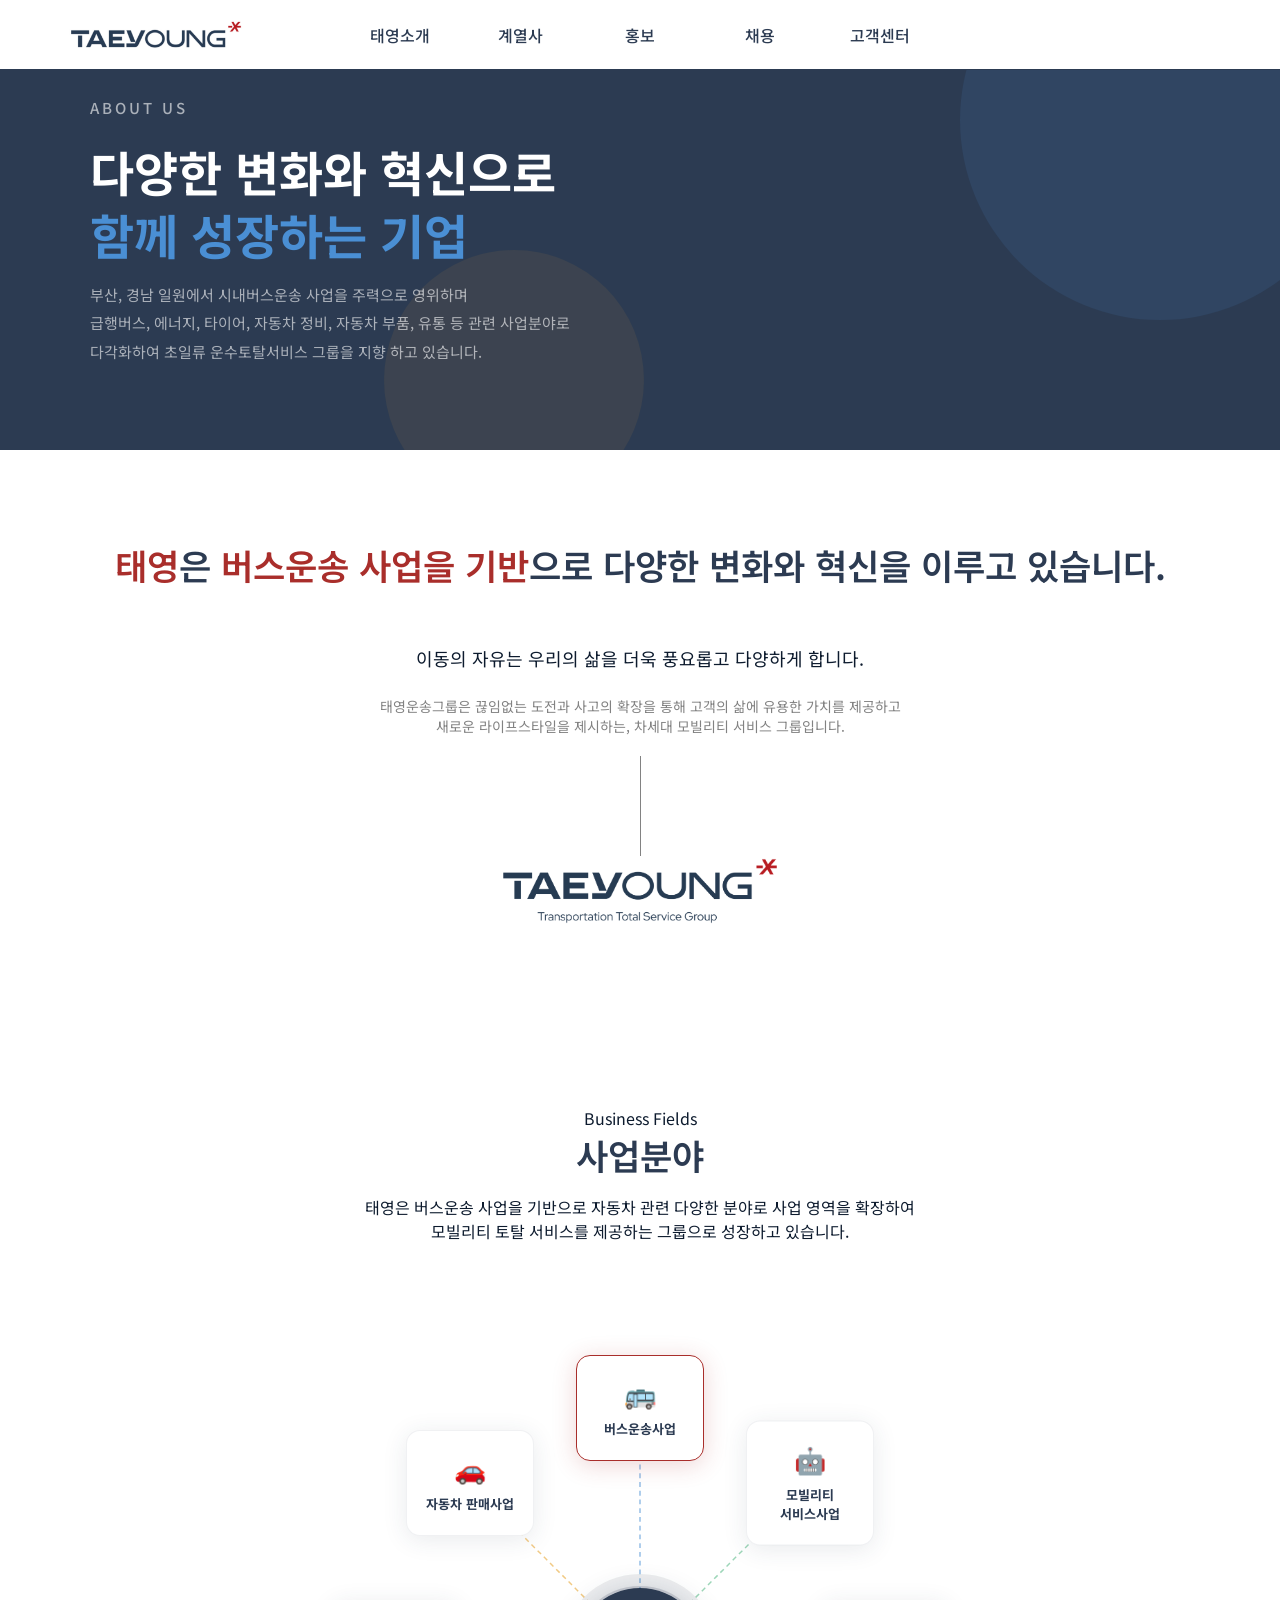
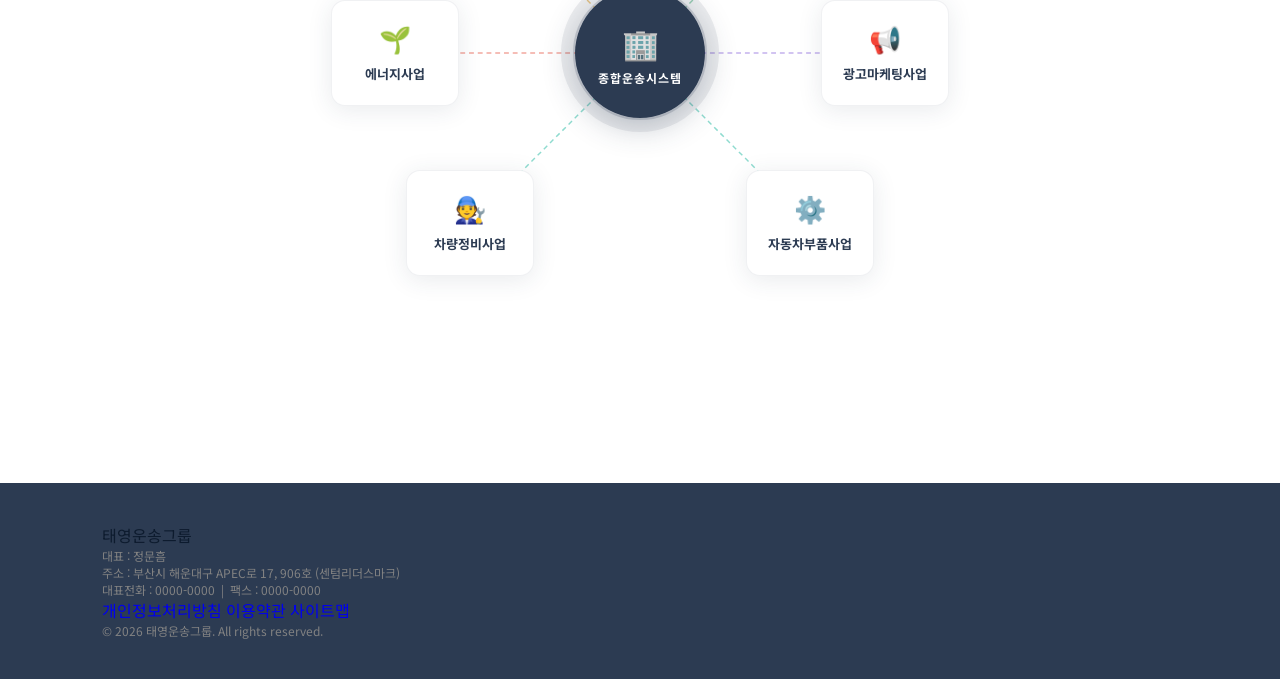
==== Taeyoung/about.html @ fc2d3d8f "태영 메인, 회사소개, 연혁, 오시는 길 커밋" ====
<!DOCTYPE html>
<html lang="ko">
<head>
  <meta charset="UTF-8" />
  <meta name="viewport" content="width=device-width, initial-scale=1.0"/>
  <title>태영운수 — 안전하고 편안한 이동</title>
  <link href="https://fonts.googleapis.com/css2?family=Noto+Sans+KR:wght@300;400;500;700;900&display=swap" rel="stylesheet">
  <link rel="stylesheet" href="css/common.css">
  <link rel="stylesheet" href="css/about.css">
  <link rel="stylesheet" href="css/reset.css">
  <link rel="icon" href="data:,">
</head>
<body>
  <!-- NAV -->
  <nav>
    <a class="nav-logo" href="./main.html">
      <img src="images/Taeyoung_logo.png" alt="로고"/>
    </a>
    <ul class="nav-links">
      <li class="has-dropdown">
        <a>태영소개</a>
        <ul class="dropdown">
          <li><a href="./about.html">회사소개</a></li>
          <li><a href="./philosophy.html">기업이념</a></li>
          <li><a href="./history.html">연혁</a></li>
          <li><a href="#">CI소개</a></li>
          <li><a href="#">특허와 상표권</a></li>
          <li><a href="./map.html">오시는길</a></li>
        </ul>
      </li>
      <li class="has-dropdown">
        <a>계열사</a>
        <ul class="dropdown">
          <li><a href="#">운수사업본부</a></li>
          <li><a href="#">서비스사업본부</a></li>
        </ul>
      </li>
      <li class="has-dropdown">
        <a>홍보</a>
        <ul class="dropdown">
          <li><a href="#">홍보갤러리</a></li>
          <li><a href="#">보도자료</a></li>
        </ul>
      </li>
      <li class="has-dropdown">
        <a>채용</a>
      </li>
      <li class="has-dropdown">
        <a>고객센터</a>
        <ul class="dropdown">
          <li><a href="#">공지사항</a></li>
        </ul>
      </li>
    </ul>
  </nav>
  <!-- 히어로 -->
  <section class="hero-sub">
    <div class="hero-inner">
      <p class="hero-label">About Us</p>
      <h1>다양한 변화와 혁신으로<br><span>함께 성장하는 기업</span></h1>
      <p>부산, 경남 일원에서 시내버스운송 사업을 주력으로 영위하며 <br> 급행버스, 에너지, 타이어, 자동차 정비, 자동차 부품, 유통 등 관련 사업분야로 <br>다각화하여 초일류 운수토탈서비스 그룹을 지향 하고 있습니다.<br></p>
    </div>
  </section>

  <!-- 회사소개 -->
  <section class="about-section">
    <h2 class="section-title"><span>태영</span>은 <span>버스운송 사업을 기반</span>으로 다양한 변화와 혁신을 이루고 있습니다.</h2>

    <div class="about-text">
      <p class="intro">이동의 자유는 우리의 삶을 더욱 풍요롭고 다양하게 합니다.</p>
      <p class="sub">태영운송그룹은 끊임없는 도전과 사고의 확장을 통해 고객의 삶에 유용한 가치를 제공하고<br>새로운 라이프스타일을 제시하는, 차세대 모빌리티 서비스 그룹입니다.</p>
    </div>

    <div class="about-img">
      <div class="divider"></div>
      <img src="images/TAEYOUNG_CI.png" alt="로고"/>
    </div>
    
  </section>

  <!-- 사업분야 -->
  <section class="business-section">
    <div class="business-inner">
      <div class="business-header">
        <p class="section-label">Business Fields</p>
        <h2 class="section-title">사업분야</h2>
        <p>태영은 버스운송 사업을 기반으로 자동차 관련 다양한 분야로 사업 영역을 확장하여<br>모빌리티 토탈 서비스를 제공하는 그룹으로 성장하고 있습니다.</p>
      </div>

      <div class="hub-wrap">
        <!-- 연결선 SVG (700×700 좌표계 기준) -->
        <svg viewBox="0 0 700 700">
          <!-- 펄스 원 -->
          <circle cx="350" cy="350" r="65" fill="none" stroke="rgba(44,59,82,0.12)" stroke-width="1.5"/>
          <circle class="pulse" cx="350" cy="350" r="68" fill="none" stroke="rgba(44,59,82,0.18)" stroke-width="2"/>

          <!-- 선: 중앙(350,350) → 각 카드 중심 -->
          <line x1="350" y1="350" x2="350" y2="100"  stroke="#4a8fd4" stroke-width="1.5" stroke-dasharray="5 4" opacity="0.6"/>
          <line x1="350" y1="350" x2="173" y2="173" stroke="#e8a835" stroke-width="1.5" stroke-dasharray="5 4" opacity="0.6"/>
          <line x1="350" y1="350" x2="527" y2="173"  stroke="#5dbb8a" stroke-width="1.5" stroke-dasharray="5 4" opacity="0.6"/>
          <line x1="350" y1="350" x2="100" y2="350" stroke="#e86c5d" stroke-width="1.5" stroke-dasharray="5 4" opacity="0.6"/>
          <line x1="350" y1="350" x2="600" y2="350"  stroke="#9b7de0" stroke-width="1.5" stroke-dasharray="5 4" opacity="0.6"/>
          <line x1="350" y1="350" x2="173" y2="527" stroke="#45c4b0" stroke-width="1.5" stroke-dasharray="5 4" opacity="0.6"/>
          <line x1="350" y1="350" x2="527" y2="527" stroke="#45c4b0" stroke-width="1.5" stroke-dasharray="5 4" opacity="0.6"/>
        </svg>

        <!-- 중앙 원 -->
        <div class="hub-center">
          <div class="hub-center-icon">🏢</div>
          <div class="hub-center-text">종합운송시스템</div>
        </div>

        <!-- 가지 카드 -->
        <div class="branch-card b1">
          <div class="branch-icon">🚗</div>
          <div class="branch-title">자동차 판매사업</div>
        </div>
        <div class="branch-card b2">
          <div class="branch-icon">🚌</div>
          <div class="branch-title">버스운송사업</div>
        </div>
        <div class="branch-card b3">
          <div class="branch-icon">🤖</div>
          <div class="branch-title">모빌리티<br>서비스사업</div>
        </div>
        <div class="branch-card b4">
          <div class="branch-icon">🌱</div>
          <div class="branch-title">에너지사업</div>
        </div>
        <div class="branch-card b5">
          <div class="branch-icon">📢</div>
          <div class="branch-title">광고마케팅사업</div>
        </div>
        <div class="branch-card b6">
          <div class="branch-icon">🧑‍🔧</div>
          <div class="branch-title">차량정비사업</div>
        </div>
        <div class="branch-card b7">
          <div class="branch-icon">⚙️</div>
          <div class="branch-title">자동차부품사업</div>
        </div>
      </div>
    </div>
  </section>

  <!-- FOOTER -->
    <footer>
      <div class="footer-inner">
        <div class="footer-left">
        <div class="footer-logo">태영운송그룹</div>
        <p>대표 : 정문흠</p>
        <p>주소 : 부산시 해운대구 APEC로 17, 906호 (센텀리더스마크)</p>
        <p>대표전화 : 0000-0000 &nbsp;|&nbsp; 팩스 : 0000-0000</p>
        </div>
        <div class="footer-right">
        <a href="#">개인정보처리방침</a>
        <a href="#">이용약관</a>
        <a href="#">사이트맵</a>
        <p class="copyright">© 2026 태영운송그룹. All rights reserved.</p>
        </div>
      </div>
    </footer>

</body>
</html>
---- Taeyoung/css/common.css ----
@font-face {
    font-family: 'CompanyFont';
    src: url('/font/Pretendard-Regular.otf') format('opentype');
}
:root {
    --navy:      rgb(44,59,82);
    --navy-mid:  #1C3157;
    --navy-light:#264573;
    --accent:    #4A8FD4;
    --accent2:   #6FB3E8;
    --silver:    rgb(130,130,130);
    --light:     #EEF2F8;
    --white:     #FFFFFF;
    --text-dark: #0D1B2E;
    --text-mid:  #3D5478;
    --text-light:#7A92AE;
    --red:      rgb(169,46,43);
    --gray:      rgb(220,221,221);
  }

  *, *::before, *::after { box-sizing: border-box; margin: 0; padding: 0; }

  html { scroll-behavior: smooth; }

  ul {
    list-style: none;
    text-align:center;
    padding: 0;
    margin: 0;
  }

  li {
      display: inline-block;
      list-style: none;
  }

  a {
    text-decoration-line: none;
    user-select: none;
  }


  body {
    font-family: 'CompanyFont', 'Noto Sans KR', sans-serif;
    background: var(--white);
    color: var(--text-dark);
    overflow-x: hidden;
  }

  nav {
    position: fixed; top: 0; left: 0; right: 0; z-index: 100;
    display: grid;
    grid-template-columns: 1fr auto 1fr;  /* 왼쪽 | 가운데 | 오른쪽 */
    align-items: center;
    padding: 0 5%;
    height: 70px;
    background: white;
    backdrop-filter: blur(12px);
    border-bottom: 1px solid var(--navy);
  }
  @keyframes fadeDown {
    from { opacity:0; transform: translateY(-20px); }
    to   { opacity:1; transform: translateY(0); }
  }

  /* 로고 영역 */
  .nav-logo {
    display: flex;
    align-items: center;
    text-decoration: none;
  }
  .nav-logo-bar {
    display: flex; align-items: center;
  }
  .logo_box {
    display: flex; align-items: center;
    text-decoration: none;
  }
  .nav-logo img {
    height: 36px;
    width: auto;
  }

  .nav-links {
    display: flex;
    list-style: none;
    justify-content: center;  
  }
  .nav-links > li {
    width: 120px;
    text-align: center;
  }
  .nav-links a {
    display: block;
    color: var(--navy);
    text-decoration: none;
    font-size: 16px;
    font-weight: 500;
    padding: 0 20px;
    height: 70px;
    line-height: 70px;
    transition: color 0.2s, background 0.2s;
    white-space: nowrap;
  }


  .nav-links a:hover {
    color: var(--navy);
    font-weight: 700;
  }
  
  .nav-links li:hover::after { transform: scaleX(1); }

  .has-dropdown {
    position: relative;
  }

  .dropdown {
    display: none;
    position: absolute;
    top: 70px;
    background: var(--navy);
    border-top: 2px solid var(--accent);
    list-style: none;
    min-width: 120px;
    box-shadow: 0 8px 24px rgba(0,0,0,0.2);
  }

  .nav-links .dropdown li a {
    height: auto;
    line-height: 1.4;
    padding: 14px 20px;
    font-size: 13px;
    color: var(--silver);
    border-bottom: 1px solid rgba(255,255,255,0.05);
  }

  .dropdown li a:hover {
    color: var(--white);
    background: rgba(74,143,212,0.15);
  }

  .has-dropdown:hover .dropdown {
    display: block;
  }
  /*히어로 공통*/
  .hero-sub {
      position: relative;
      background: var(--navy);
      overflow: hidden;
      padding: 100px 5% 90px;
      height: 450px;
      display: flex;
      align-items: center;
  }
  .hero-sub::before {
      content: '';
      position: absolute;
      top: -80px; right: -80px;
      width: 400px; height: 400px;
      border-radius: 50%;
      background: rgba(74,143,212,0.12);
  }
  .hero-sub::after {
      content: '';
      position: absolute;
      bottom: -60px; left: 30%;
      width: 260px; height: 260px;
      border-radius: 50%;
      background: rgba(232,168,53,0.08);
  }
  .hero-inner {
      position: relative;
      z-index: 1;
      max-width: 1100px;
      margin: 0 auto;
      width: 100%;
  }
  .hero-label {
      letter-spacing: 3px;
      text-transform: uppercase;
      margin-bottom: 18px;
      font-weight: 500;
  }
  .hero-sub h1 {
      font-size: clamp(2rem, 4vw, 3rem);
      font-weight: 700;
      color: var(--white);
      line-height: 1.3;
      margin-bottom: 16px;
  }
  .hero-sub h1 span { color: var(--accent); }
  .hero-sub p {
      font-size: 15px;
      color: rgba(255,255,255,0.6);
      line-height: 1.9;
  }


  /* ── FOOTER ── */
  footer {
    background: var(--navy);
    padding: 40px 8%;
    display: flex; align-items: center; justify-content: space-between;
    flex-wrap: wrap; gap: 20px;
  }
  footer .logo { display: flex; align-items: center; gap: 8px; }
  footer .logo-bar { width: 3px; height: 18px; background: var(--accent); border-radius: 2px; }
  footer .logo-text { font-size: 13px; font-weight: 700; letter-spacing: 0.15em; color: var(--white); }
  footer p { font-size: 12px; color: var(--silver); }
  .footer-links { display: flex; gap: 24px; }
  .footer-links a { font-size: 12px; color: var(--silver); text-decoration: none; transition: color 0.2s; }
  .footer-links a:hover { color: var(--white); }

  /* ── SCROLL REVEAL ── */
  .reveal {
    opacity: 0;
    transform: translateY(30px);
    transition: opacity 0.7s ease, transform 0.7s ease;
  }
  .reveal.visible {
    opacity: 1;
    transform: translateY(0);
  }

  /* ── RESPONSIVE ── */
  @media (max-width: 900px) {
    #hero, #about, #why { grid-template-columns: 1fr; }
    .hero-right { display: none; }
    .services-grid { grid-template-columns: 1fr; }
    .contact-card-wrap { grid-template-columns: 1fr; }
    .why-grid { grid-template-columns: 1fr; }
    .about-visual { height: 260px; }
    .hero-stats { gap: 20px; }
    .nav-links { display: none; }
  }
---- Taeyoung/css/about.css ----
.section-title {
    font-size: clamp(1.5rem, 3vw, 2.2rem);
    font-weight: 600;
    color: var(--navy);
    margin-bottom: 16px;
    line-height: 1.4;
  }

  .section-title span { color: var(--red); }


  /* ── 회사소개 ── */
  .about-section {
    max-width: 1300px;
    margin: 0 auto;
    padding: 90px 5%;
    text-align: center;
  }

  .about-section h2 {
    padding-bottom: 3%;
  }

  .about-text {
    text-align: center;
    margin-bottom: 20px;
  }

  .about-text .intro {
    font-size: 18px;
    line-height: 2;
    margin-bottom: 20px;
  }

  .about-text .sub{
    font-size: 14px;
    color: var(--silver);
  }
  .about-img {
    display: flex;
    flex-direction: column;
    align-items: center;
  }

  .divider {
    margin: 0 auto;  
    width: 1px;
    height: 100px; 
    background: var(--silver);
  }

  .about-img img{
    height: 70px;
    width: auto;
  }

  /* ── 사업분야 ── */
  .business-section {
    background: var(--white);
    padding: 90px 5%;
  }
  .business-inner {
    max-width: 1100px;
    margin: 0 auto;
  }
  .business-header {
    text-align: center;
    margin-bottom: 70px;
  }
  .business-header .section-divider {
    margin: 0 auto;
  }

  /* 허브 다이어그램 */
  .hub-wrap {
    position: relative;
    width: 100%;
    max-width: 680px;
    margin: 0 auto;
    aspect-ratio: 1;
  }

  /* SVG 연결선 레이어 */
  .hub-wrap svg {
    position: absolute;
    inset: 0;
    width: 100%;
    height: 100%;
  }

  /* 중앙 원 */
  .hub-center {
    position: absolute;
    top: 50%; left: 50%;
    transform: translate(-50%, -50%);
    width: 130px; height: 130px;
    border-radius: 50%;
    background: var(--navy);
    display: flex;
    flex-direction: column;
    align-items: center;
    justify-content: center;
    z-index: 10;
    box-shadow: 0 0 0 14px rgba(44,59,82,0.09), 0 8px 32px rgba(44,59,82,0.3);
  }
  .hub-center-icon { font-size: 30px; margin-bottom: 6px; }
  .hub-center-text {
    font-size: 12px;
    font-weight: 700;
    color: var(--white);
    letter-spacing: 1px;
    text-align: center;
    line-height: 1.4;
  }

  /* 가지 카드 */
  .branch-card {
    position: absolute;
    width: 128px;
    background: var(--white);
    border-radius: 14px;
    padding: 18px 12px;
    text-align: center;
    box-shadow: 0 4px 24px rgba(44,59,82,0.10);
    border: 1.5px solid rgba(44,59,82,0.07);
    transform: translate(-50%, -50%);
    transition: transform 0.25s, box-shadow 0.25s;
    cursor: default;
    z-index: 10;
    opacity: 0;
    animation: fadeUp 0.6s ease forwards;
  }

  .branch-card:hover {
    transform: translate(-50%, -50%) scale(1.08);
    box-shadow: 0 10px 36px rgba(44,59,82,0.18);
  }

  .branch-card.b2:hover {
    transform: translate(-50%, -50%) scale(1.08);
    box-shadow: 0 10px 36px rgba(169,46,43,0.3);
  }

  .branch-icon { font-size: 26px; margin-bottom: 8px; }
  .branch-title { font-size: 13px; font-weight: 700; color: var(--navy); margin-bottom: 4px; }


  /* 위치 (700x700 기준 퍼센트) */
  .b1 { top: 25%; left: 25%; } /* 위 왼쪽  */
  .b2 { 
      top: 14%; 
      left: 50%; 
      border: 1.5px solid var(--red); 
      box-shadow: 0 4px 24px rgba(169,46,43,0.2);
    } /* 위 중앙  */
  .b3 { top: 25%; left: 75%; } /* 위 오른쪽*/
  .b4 { top: 50%; left: 14%; } /* 왼쪽     */
  .b5 { top: 50%; left: 86%; } /* 오른쪽   */
  .b6 { top: 75%; left: 25%; } /* 아래 왼쪽*/
  .b7 { top: 75%; left: 75%; } /* 아래 오른쪽*/

  .b1 .branch-icon { color: #4a8fd4; }
  .b2 .branch-icon { color: #e8a835; }
  .b3 .branch-icon { color: #5dbb8a; }
  .b4 .branch-icon { color: #e86c5d; }
  .b5 .branch-icon { color: #9b7de0; }
  .b6 .branch-icon { color: #45c4b0; }
  .b7 .branch-icon { color: #45c4b0; }

  @keyframes fadeUp {
    from { opacity: 0; transform: translate(-50%, calc(-50% + 16px)); }
    to   { opacity: 1; transform: translate(-50%, -50%); }
  }

  @keyframes pulse {
    0%, 100% { opacity: 0.4; r: 68; }
    50%       { opacity: 0.1; r: 78; }
  }
  .pulse { animation: pulse 2.4s ease-in-out infinite; }

  /* ── 반응형 ── */
  @media (max-width: 768px) {
    .hub-wrap { max-width: 320px; }
    .branch-card { width: 82px; padding: 10px 6px; }
    .branch-title { font-size: 10px; }
    .hub-center { width: 80px; height: 80px; }
    .hub-center-icon { font-size: 20px; }
    .hub-center-text { font-size: 10px; }
  }
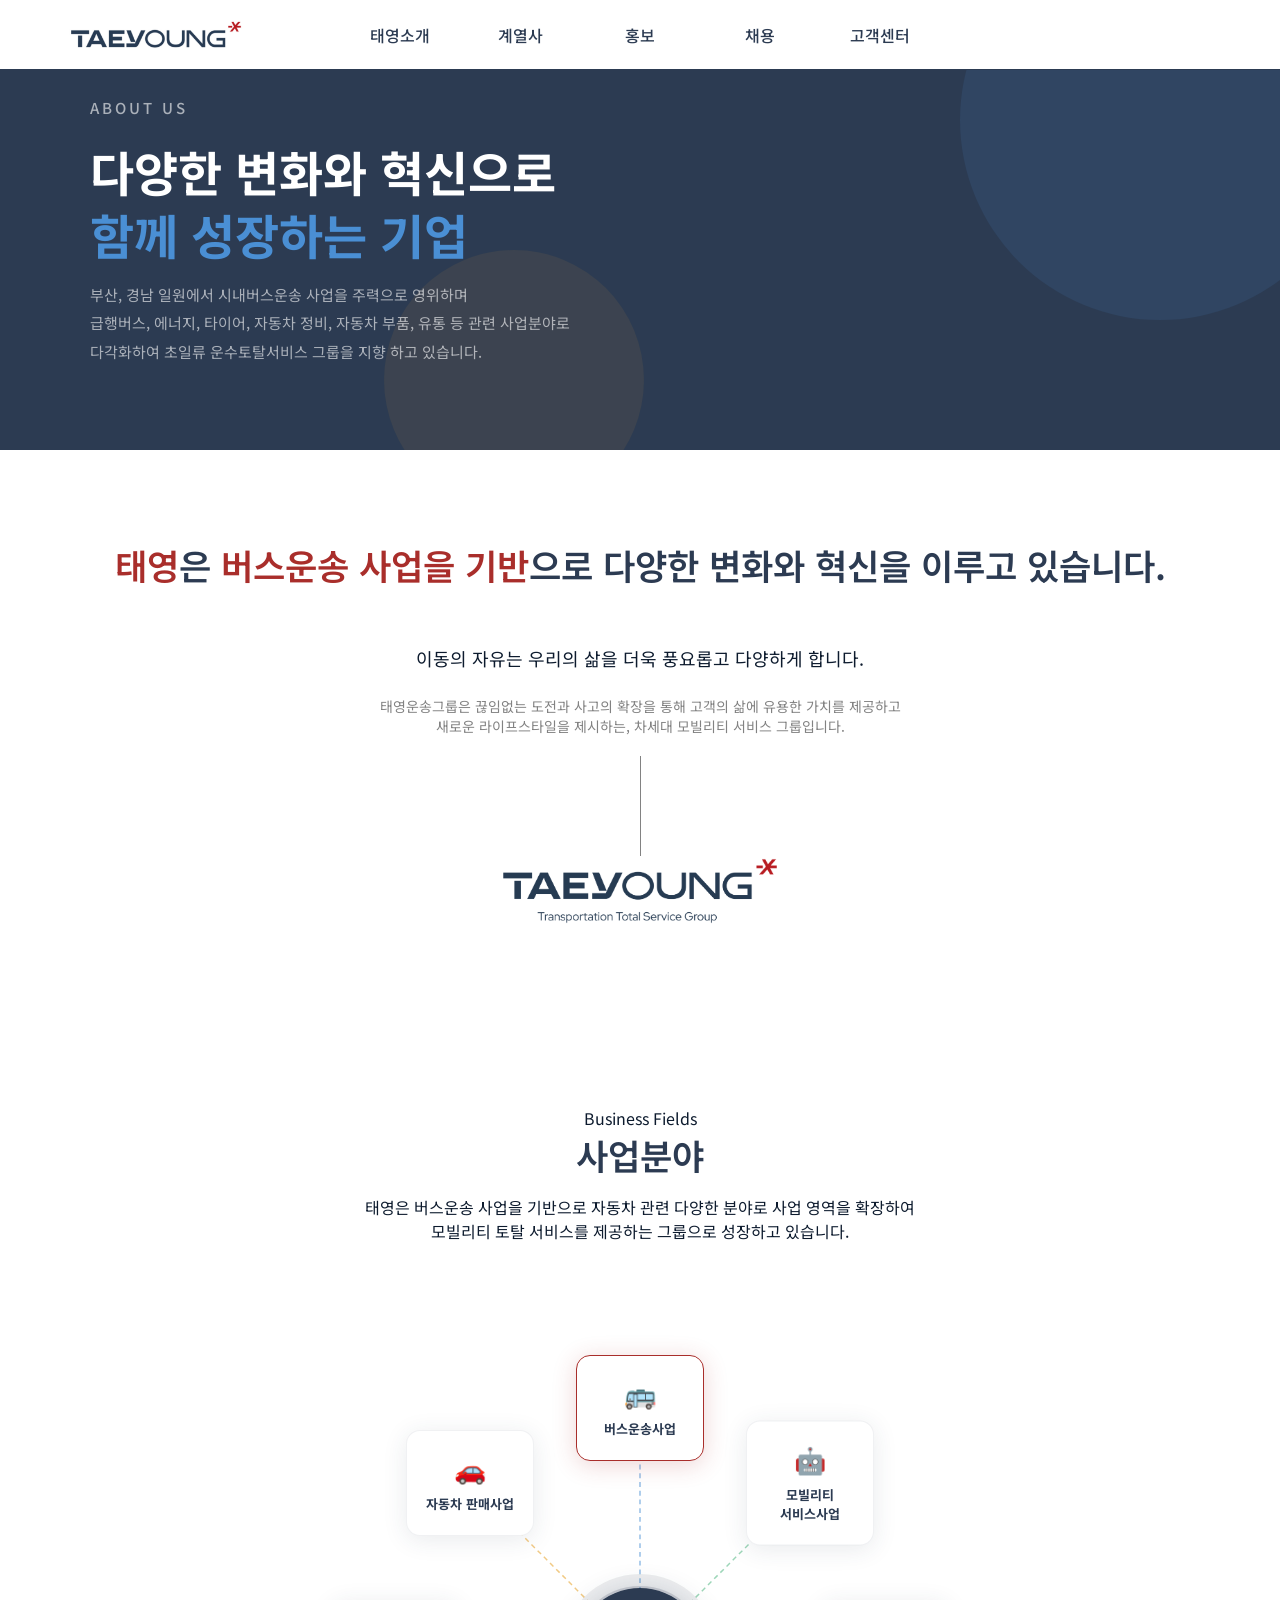
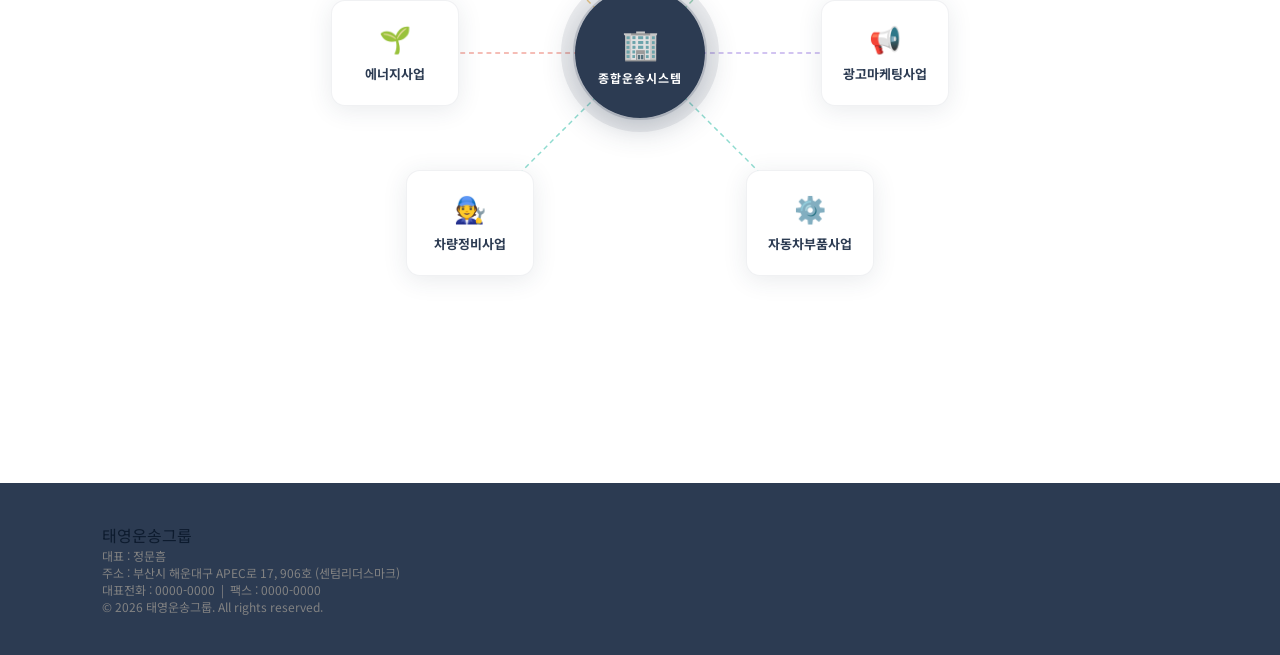
==== commit ce5874af: "footer 변경" ====
--- a/Taeyoung/about.html
+++ b/Taeyoung/about.html
@@ -3,7 +3,7 @@
 <head>
   <meta charset="UTF-8" />
   <meta name="viewport" content="width=device-width, initial-scale=1.0"/>
-  <title>태영운수 — 안전하고 편안한 이동</title>
+  <title>회사소개 | 태영운송그룹</title>
   <link href="https://fonts.googleapis.com/css2?family=Noto+Sans+KR:wght@300;400;500;700;900&display=swap" rel="stylesheet">
   <link rel="stylesheet" href="css/common.css">
   <link rel="stylesheet" href="css/about.css">
@@ -13,7 +13,7 @@
 <body>
   <!-- NAV -->
   <nav>
-    <a class="nav-logo" href="./main.html">
+    <a class="nav-logo" href="./index.html">
       <img src="images/Taeyoung_logo.png" alt="로고"/>
     </a>
     <ul class="nav-links">
@@ -23,16 +23,16 @@
           <li><a href="./about.html">회사소개</a></li>
           <li><a href="./philosophy.html">기업이념</a></li>
           <li><a href="./history.html">연혁</a></li>
-          <li><a href="#">CI소개</a></li>
-          <li><a href="#">특허와 상표권</a></li>
+          <li><a href="./ci_introduction.html">CI소개</a></li>
+          <li><a href="./patent.html">특허와 상표권</a></li>
           <li><a href="./map.html">오시는길</a></li>
         </ul>
       </li>
       <li class="has-dropdown">
         <a>계열사</a>
         <ul class="dropdown">
-          <li><a href="#">운수사업본부</a></li>
-          <li><a href="#">서비스사업본부</a></li>
+          <li><a href="./transport.html">운수사업본부</a></li>
+          <li><a href="./service.html">서비스사업본부</a></li>
         </ul>
       </li>
       <li class="has-dropdown">
@@ -145,20 +145,17 @@
 
   <!-- FOOTER -->
     <footer>
-      <div class="footer-inner">
-        <div class="footer-left">
-        <div class="footer-logo">태영운송그룹</div>
-        <p>대표 : 정문흠</p>
-        <p>주소 : 부산시 해운대구 APEC로 17, 906호 (센텀리더스마크)</p>
-        <p>대표전화 : 0000-0000 &nbsp;|&nbsp; 팩스 : 0000-0000</p>
+        <div class="footer-inner">
+            <div class="footer-left">
+                <div class="footer-logo">
+                    태영운송그룹
+                </div>
+                <p>대표 : 정문흠</p>
+                <p>주소 : 부산시 해운대구 APEC로 17, 906호 (센텀리더스마크)</p>
+                <p>대표전화 : 0000-0000 &nbsp;|&nbsp; 팩스 : 0000-0000</p>
+            </div>
+            <p class="copyright">© 2026 태영운송그룹. All rights reserved.</p>
         </div>
-        <div class="footer-right">
-        <a href="#">개인정보처리방침</a>
-        <a href="#">이용약관</a>
-        <a href="#">사이트맵</a>
-        <p class="copyright">© 2026 태영운송그룹. All rights reserved.</p>
-        </div>
-      </div>
     </footer>
 
 </body>
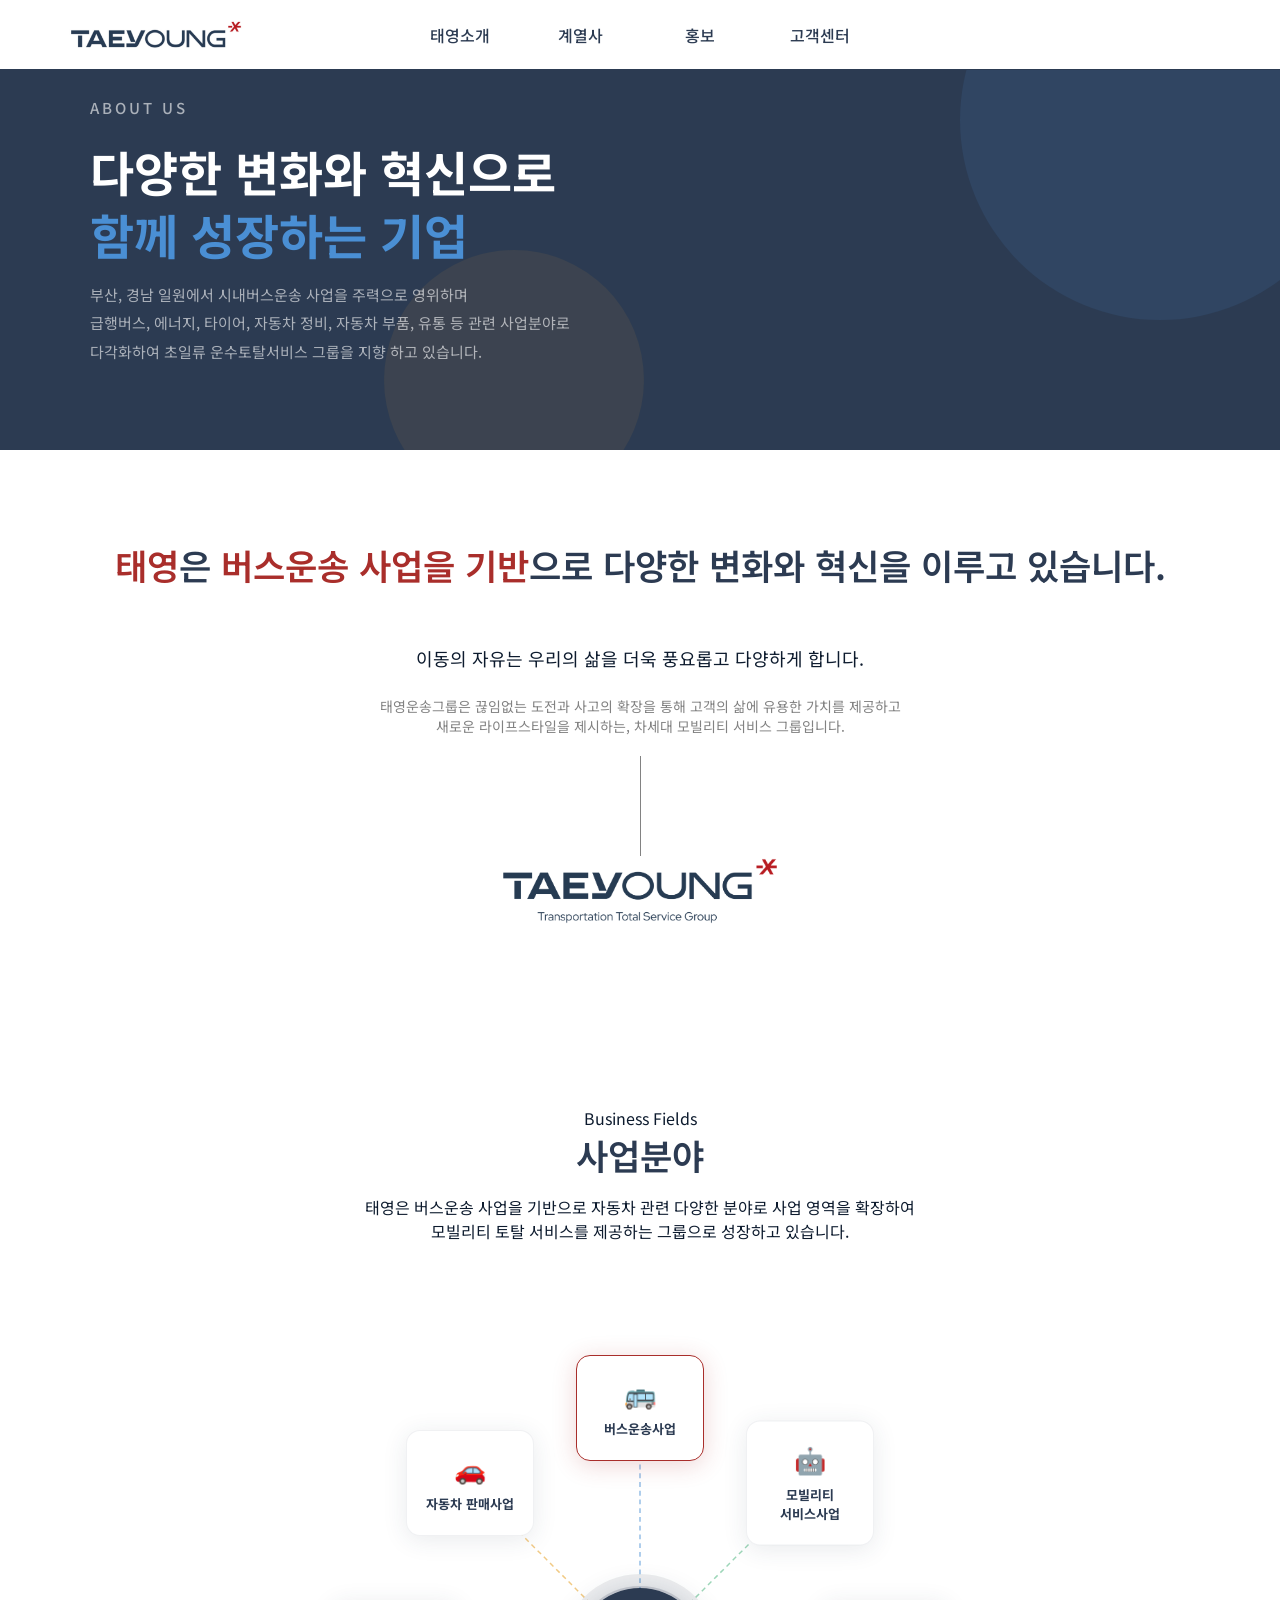
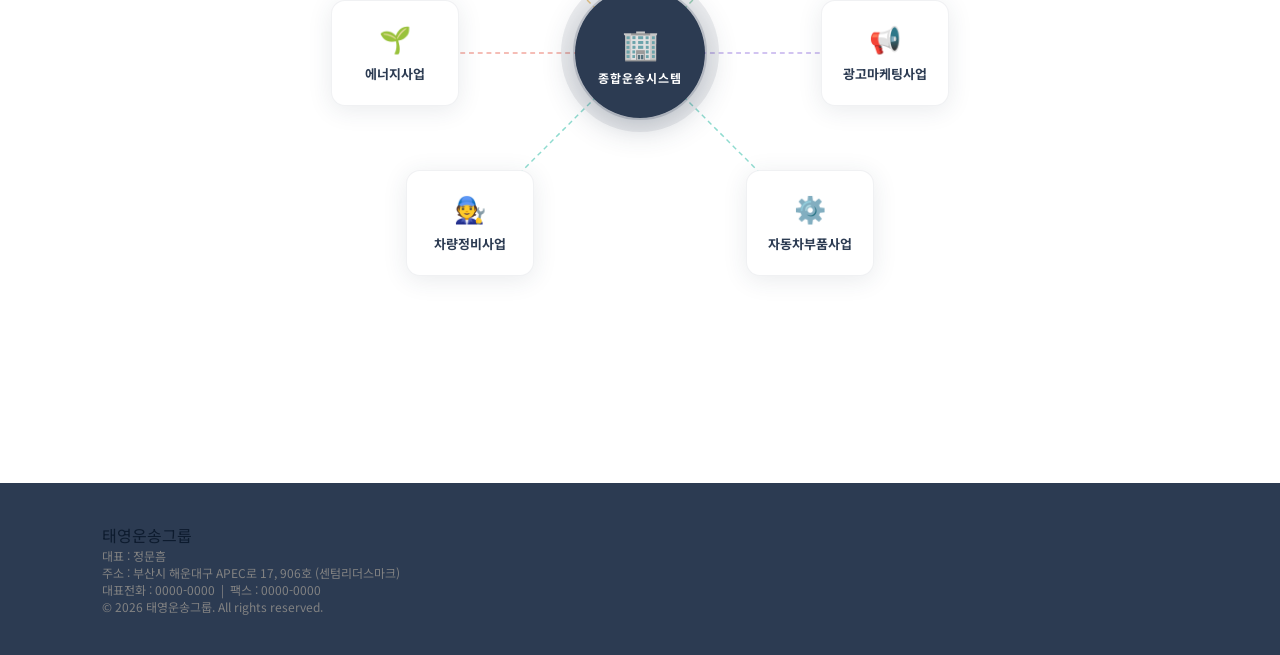
==== commit 703b0fc3: "홍보갤러리, 채용 삭제" ====
--- a/Taeyoung/about.html
+++ b/Taeyoung/about.html
@@ -38,17 +38,13 @@
       <li class="has-dropdown">
         <a>홍보</a>
         <ul class="dropdown">
-          <li><a href="#">홍보갤러리</a></li>
-          <li><a href="#">보도자료</a></li>
+          <li><a href="./news.html">보도자료</a></li>
         </ul>
-      </li>
-      <li class="has-dropdown">
-        <a>채용</a>
       </li>
       <li class="has-dropdown">
         <a>고객센터</a>
         <ul class="dropdown">
-          <li><a href="#">공지사항</a></li>
+          <li><a href="./notice.html">공지사항</a></li>
         </ul>
       </li>
     </ul>
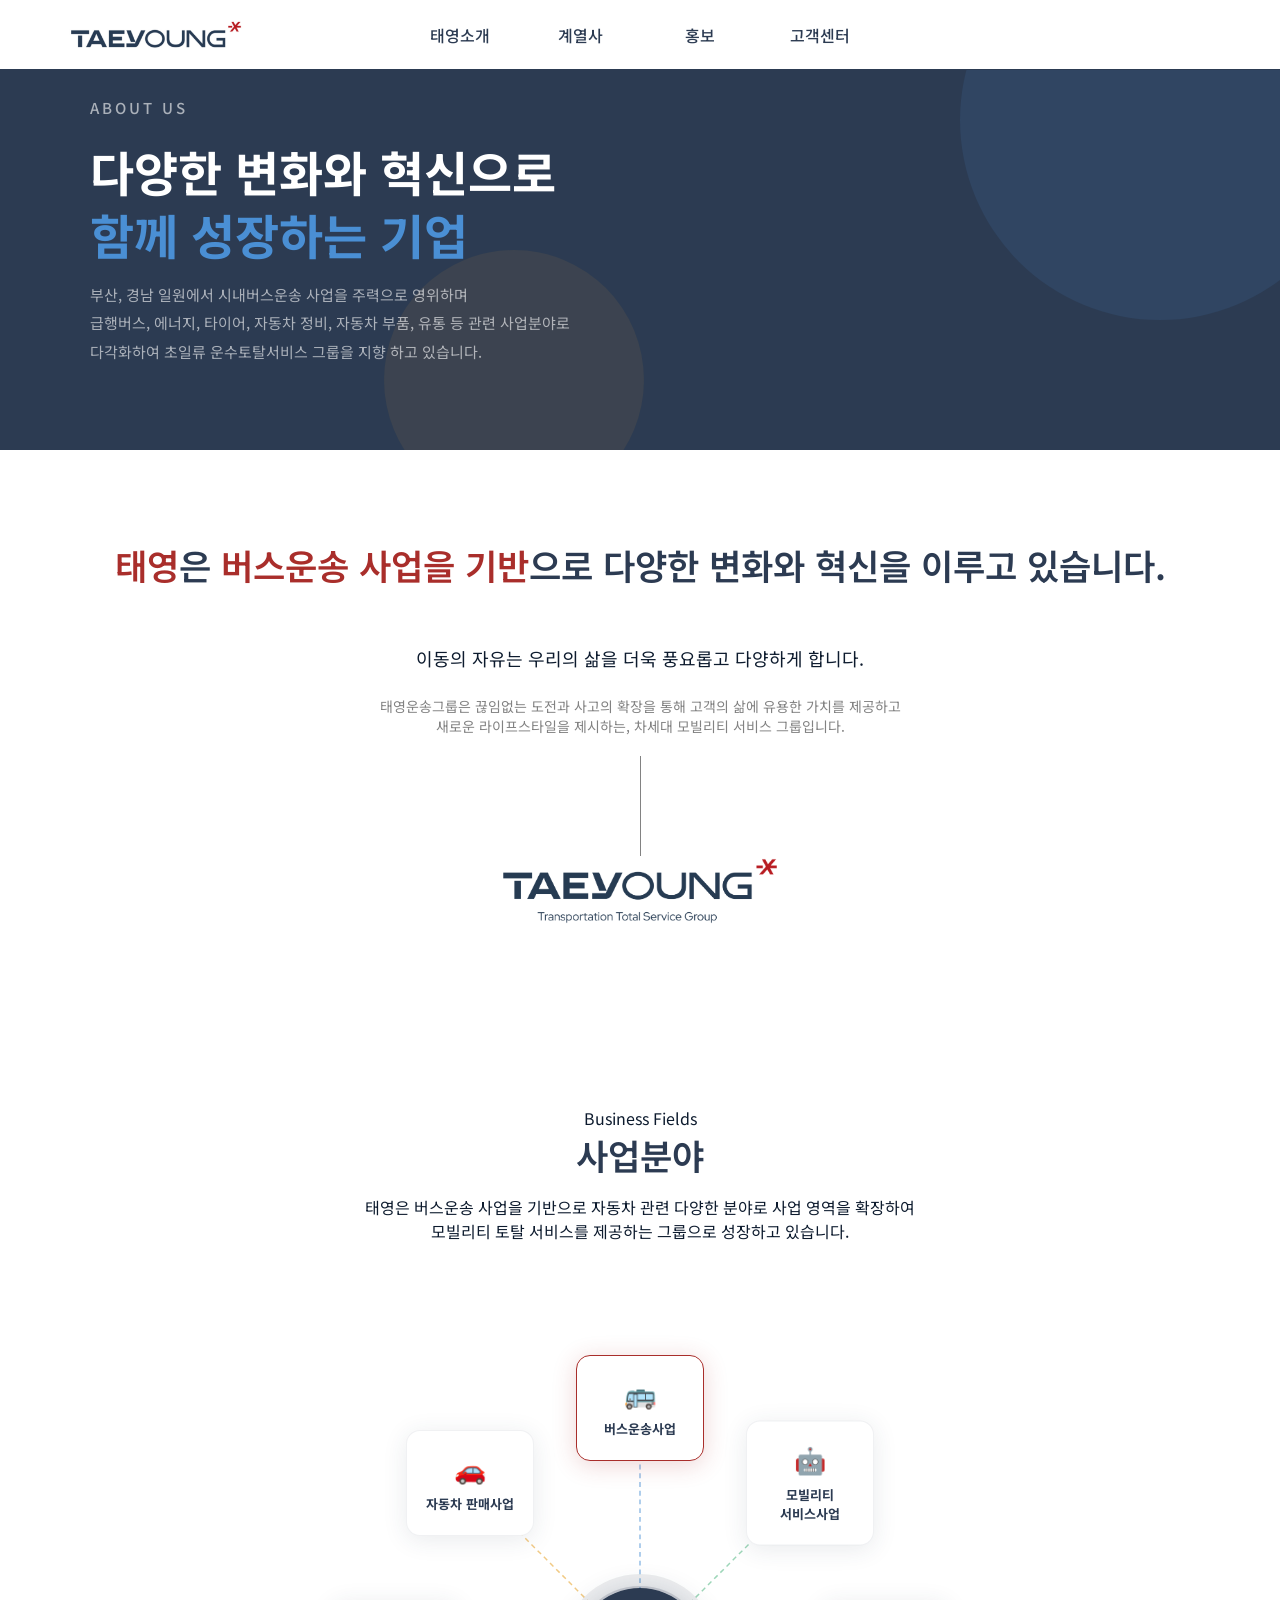
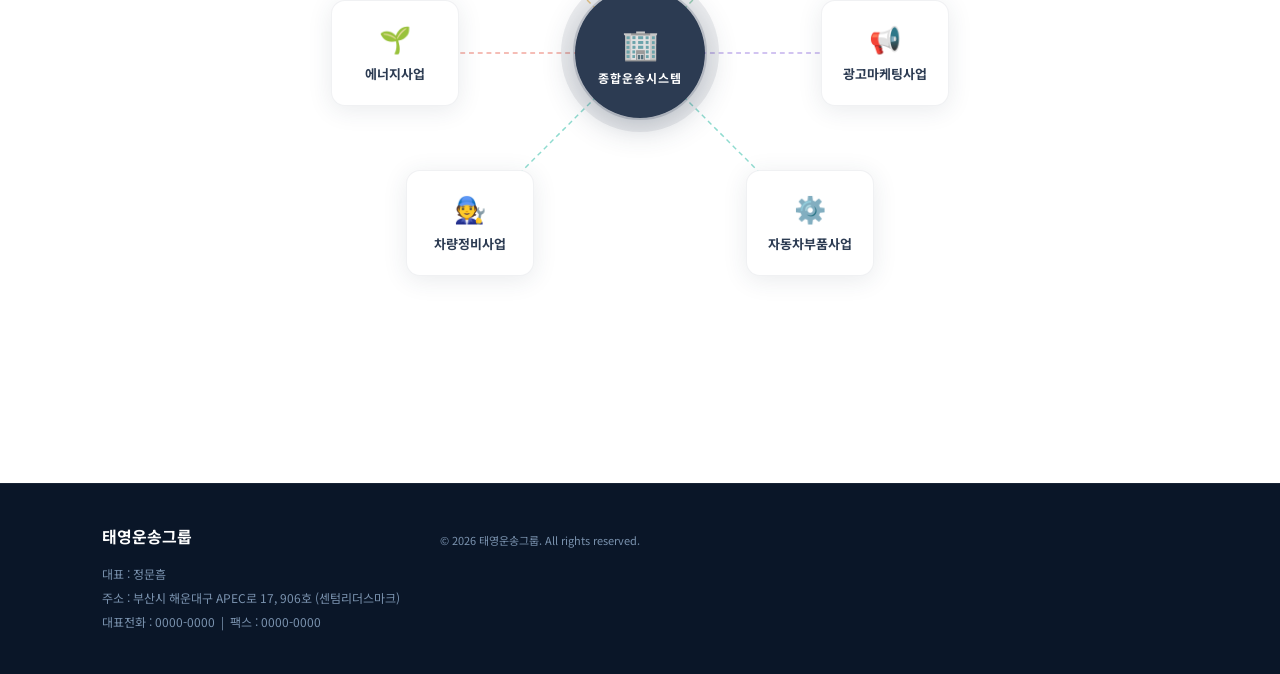
==== commit 221365f7: "햄버거 메뉴 추가" ====
--- a/Taeyoung/about.html
+++ b/Taeyoung/about.html
@@ -12,43 +12,84 @@
 </head>
 <body>
   <!-- NAV -->
-  <nav>
-    <a class="nav-logo" href="./index.html">
-      <img src="images/Taeyoung_logo.png" alt="로고"/>
-    </a>
-    <ul class="nav-links">
-      <li class="has-dropdown">
-        <a>태영소개</a>
-        <ul class="dropdown">
-          <li><a href="./about.html">회사소개</a></li>
-          <li><a href="./philosophy.html">기업이념</a></li>
-          <li><a href="./history.html">연혁</a></li>
-          <li><a href="./ci_introduction.html">CI소개</a></li>
-          <li><a href="./patent.html">특허와 상표권</a></li>
-          <li><a href="./map.html">오시는길</a></li>
-        </ul>
-      </li>
-      <li class="has-dropdown">
-        <a>계열사</a>
-        <ul class="dropdown">
-          <li><a href="./transport.html">운수사업본부</a></li>
-          <li><a href="./service.html">서비스사업본부</a></li>
-        </ul>
-      </li>
-      <li class="has-dropdown">
-        <a>홍보</a>
-        <ul class="dropdown">
-          <li><a href="./news.html">보도자료</a></li>
-        </ul>
-      </li>
-      <li class="has-dropdown">
-        <a>고객센터</a>
-        <ul class="dropdown">
-          <li><a href="./notice.html">공지사항</a></li>
-        </ul>
-      </li>
-    </ul>
-  </nav>
+    <nav>
+      <a class="nav-logo" href="./index.html">
+        <img src="images/Taeyoung_logo.png" alt="로고"/>
+      </a>
+      <ul class="nav-links">
+        <li class="has-dropdown">
+          <a>태영소개</a>
+          <ul class="dropdown">
+            <li><a href="./about.html">회사소개</a></li>
+            <li><a href="./philosophy.html">기업이념</a></li>
+            <li><a href="./history.html">연혁</a></li>
+            <li><a href="./ci_introduction.html">CI소개</a></li>
+            <li><a href="./patent.html">특허와 상표권</a></li>
+            <li><a href="./map.html">오시는길</a></li>
+          </ul>
+        </li>
+        <li class="has-dropdown">
+          <a>계열사</a>
+          <ul class="dropdown">
+            <li><a href="./transport.html">운수사업본부</a></li>
+            <li><a href="./service.html">서비스사업본부</a></li>
+          </ul>
+        </li>
+        <li class="has-dropdown">
+          <a>홍보</a>
+          <ul class="dropdown">
+            <li><a href="./news.html">보도자료</a></li>
+          </ul>
+        </li>
+        <li class="has-dropdown">
+          <a>고객센터</a>
+          <ul class="dropdown">
+            <li><a href="./notice.html">공지사항</a></li>
+          </ul>
+        </li>
+      </ul>
+       <!-- 햄버거 버튼 (모바일) -->
+      <button class="hamburger" id="hamburger" aria-label="메뉴 열기">
+        <span></span>
+        <span></span>
+        <span></span>
+      </button>
+    </nav>
+    <!-- 모바일 메뉴 -->
+    <div class="mobile-menu" id="mobileMenu">
+      <ul>
+        <li class="has-mobile-dropdown">
+          <span onclick="toggleMobileDropdown(this)">태영소개 <span class="arrow">▾</span></span>
+          <ul class="mobile-dropdown">
+            <li><a href="./about.html">회사소개</a></li>
+            <li><a href="./philosophy.html">기업이념</a></li>
+            <li><a href="./history.html">연혁</a></li>
+            <li><a href="./ci_introduction.html">CI소개</a></li>
+            <li><a href="./patent.html">특허와 상표권</a></li>
+            <li><a href="./map.html">오시는길</a></li>
+          </ul>
+        </li>
+        <li class="has-mobile-dropdown">
+          <span onclick="toggleMobileDropdown(this)">계열사 <span class="arrow">▾</span></span>
+          <ul class="mobile-dropdown">
+            <li><a href="./transport.html">운수사업본부</a></li>
+            <li><a href="./service.html">서비스사업본부</a></li>
+          </ul>
+        </li>
+        <li class="has-mobile-dropdown">
+          <span onclick="toggleMobileDropdown(this)">홍보 <span class="arrow">▾</span></span>
+          <ul class="mobile-dropdown">
+            <li><a href="./news.html">보도자료</a></li>
+          </ul>
+        </li>
+        <li class="has-mobile-dropdown">
+          <span onclick="toggleMobileDropdown(this)">고객센터 <span class="arrow">▾</span></span>
+          <ul class="mobile-dropdown">
+            <li><a href="./notice.html">공지사항</a></li>
+          </ul>
+        </li>
+      </ul>
+    </div>
   <!-- 히어로 -->
   <section class="hero-sub">
     <div class="hero-inner">
@@ -153,6 +194,38 @@
             <p class="copyright">© 2026 태영운송그룹. All rights reserved.</p>
         </div>
     </footer>
-
+    <script>
+      const hamburger = document.getElementById('hamburger');
+      const mobileMenu = document.getElementById('mobileMenu');
+    
+      // 햄버거 토글
+      hamburger.addEventListener('click', () => {
+        const isOpen = hamburger.classList.toggle('open');
+        if (isOpen) {
+          mobileMenu.classList.add('open');
+          document.body.style.overflow = 'hidden'; // 스크롤 잠금
+        } else {
+          mobileMenu.classList.remove('open');
+          document.body.style.overflow = '';
+        }
+      });
+    
+      // 모바일 드롭다운 토글
+      function toggleMobileDropdown(el) {
+        const li = el.parentElement;
+        const dropdown = li.querySelector('.mobile-dropdown');
+        const isOpen = li.classList.toggle('m-open');
+        dropdown.classList.toggle('open', isOpen);
+      }
+    
+      // 창 크기 변경 시 모바일 메뉴 닫기
+      window.addEventListener('resize', () => {
+        if (window.innerWidth > 768) {
+          hamburger.classList.remove('open');
+          mobileMenu.classList.remove('open');
+          document.body.style.overflow = '';
+        }
+      });
+    </script>
 </body>
 </html>
--- a/Taeyoung/css/common.css
+++ b/Taeyoung/css/common.css
@@ -2,6 +2,8 @@
     font-family: 'CompanyFont';
     src: url('/font/Pretendard-Regular.otf') format('opentype');
 }
+@import url('https://cdn.jsdelivr.net/gh/orioncactus/pretendard/dist/web/static/pretendard.css');
+
 :root {
     --navy:      rgb(44,59,82);
     --navy-mid:  #1C3157;
@@ -9,7 +11,7 @@
     --accent:    #4A8FD4;
     --accent2:   #6FB3E8;
     --silver:    rgb(130,130,130);
-    --light:     #EEF2F8;
+    --light:     rgb(220,220,220);
     --white:     #FFFFFF;
     --text-dark: #0D1B2E;
     --text-mid:  #3D5478;
@@ -143,6 +145,111 @@
   .has-dropdown:hover .dropdown {
     display: block;
   }
+
+  
+  /* ── HAMBURGER BUTTON ── */
+  .hamburger {
+    display: none;
+    grid-column: 3;   
+    justify-self: end;
+    flex-direction: column;
+    justify-content: center;
+    align-items: center;
+    width: 40px;
+    height: 40px;
+    gap: 5px;
+    cursor: pointer;
+    background: none;
+    border: none;
+    padding: 4px;
+    border-radius: 6px;
+    transition: background 0.15s;
+  }
+  .hamburger:hover { background: #f0f4fb; }
+  .hamburger span {
+    display: block;
+    width: 24px;
+    height: 2px;
+    background: var(--navy);
+    border-radius: 2px;
+    transition: transform 0.3s, opacity 0.3s;
+    transform-origin: center;
+  }
+
+  .hamburger.open span:nth-child(1) { transform: translateY(7px) rotate(45deg); }
+  .hamburger.open span:nth-child(2) { opacity: 0; transform: scaleX(0); }
+  .hamburger.open span:nth-child(3) { transform: translateY(-7px) rotate(-45deg); }
+
+  /* ── MOBILE MENU OVERLAY ── */
+  .mobile-menu {
+    display: none;
+    position: fixed;
+    top: 70px; /* nav 높이와 맞춤 */
+    left: 0; right: 0; bottom: 0;
+    background: var(--white);
+    overflow-y: auto;
+    z-index: 999;
+    padding: 1rem 0 2rem;
+    transform: translateY(-10px);
+    opacity: 0;
+    transition: transform 0.25s ease, opacity 0.25s ease;
+  }
+  .mobile-menu.open {
+    transform: translateY(0);
+    opacity: 1;
+  }
+
+  /* 1depth 항목 */
+  .mobile-menu > ul > li {
+    display: block; /* common.css의 li { display: inline-block } 덮어쓰기 */
+  }
+  .mobile-menu > ul > li > span {
+    display: flex;
+    align-items: center;
+    justify-content: space-between;
+    padding: 0.85rem 1.5rem;
+    font-size: 1rem;
+    font-weight: 700;
+    color: var(--navy);
+    cursor: pointer;
+    border-bottom: 1px solid var(--gray);
+  }
+  .mobile-menu > ul > li > span .arrow {
+    font-size: 0.8rem;
+    transition: transform 0.2s;
+    color: var(--text-light);
+  }
+  .mobile-menu > ul > li.m-open > span .arrow {
+    transform: rotate(180deg);
+  }
+
+  /* 2depth 항목 */
+  .mobile-dropdown {
+    display: none;
+    background: #f4f6fa;
+    border-bottom: 1px solid var(--gray);
+    list-style: none;
+  }
+  .mobile-dropdown.open { display: block; }
+  .mobile-dropdown li {
+    display: block; /* inline-block 덮어쓰기 */
+  }
+  .mobile-dropdown li a {
+    display: block;
+    padding: 0.65rem 2.2rem;
+    font-size: 0.9rem;
+    color: var(--text-mid);
+    border-bottom: 1px solid #eef0f5;
+    height: auto;
+    line-height: 1.5;
+    transition: color 0.15s, background 0.15s;
+  }
+  .mobile-dropdown li a:hover {
+    color: var(--navy);
+    background: #e4e9f2;
+  }
+ 
+
   /*히어로 공통*/
   .hero-sub {
       position: relative;
@@ -222,6 +329,32 @@
     opacity: 1;
     transform: translateY(0);
   }
+
+  /* ── FOOTER ── */
+  footer {
+    background: #0A1628;
+    padding: 40px 8%;
+    border-top: 1px solid rgba(255,255,255,0.06);
+  }
+  .footer-inner {
+    display: flex; justify-content: space-between; align-items: flex-start;
+    gap: 40px; flex-wrap: wrap;
+  }
+  .footer-logo {
+    font-size: 16px; font-weight: 700; color: var(--white);
+    margin-bottom: 14px;
+  }
+  .footer-left p { font-size: 12px; color: var(--text-light); line-height: 2; }
+  .footer-right {
+    display: flex; flex-direction: column; align-items: flex-end; gap: 10px;
+  }
+  .footer-right a {
+    font-size: 12px; color: var(--silver);
+    text-decoration: none; transition: color 0.2s;
+  }
+  .footer-right a:hover { color: var(--white); }
+  .copyright { font-size: 11px; color: var(--text-light); margin-top: 8px; }
+
 
   /* ── RESPONSIVE ── */
   @media (max-width: 900px) {
@@ -233,4 +366,10 @@
     .about-visual { height: 260px; }
     .hero-stats { gap: 20px; }
     .nav-links { display: none; }
-  }+  }
+
+  @media (max-width: 768px) {
+  .nav-links { display: none; }
+  .hamburger { display: flex; }
+  .mobile-menu { display: block; }
+}
